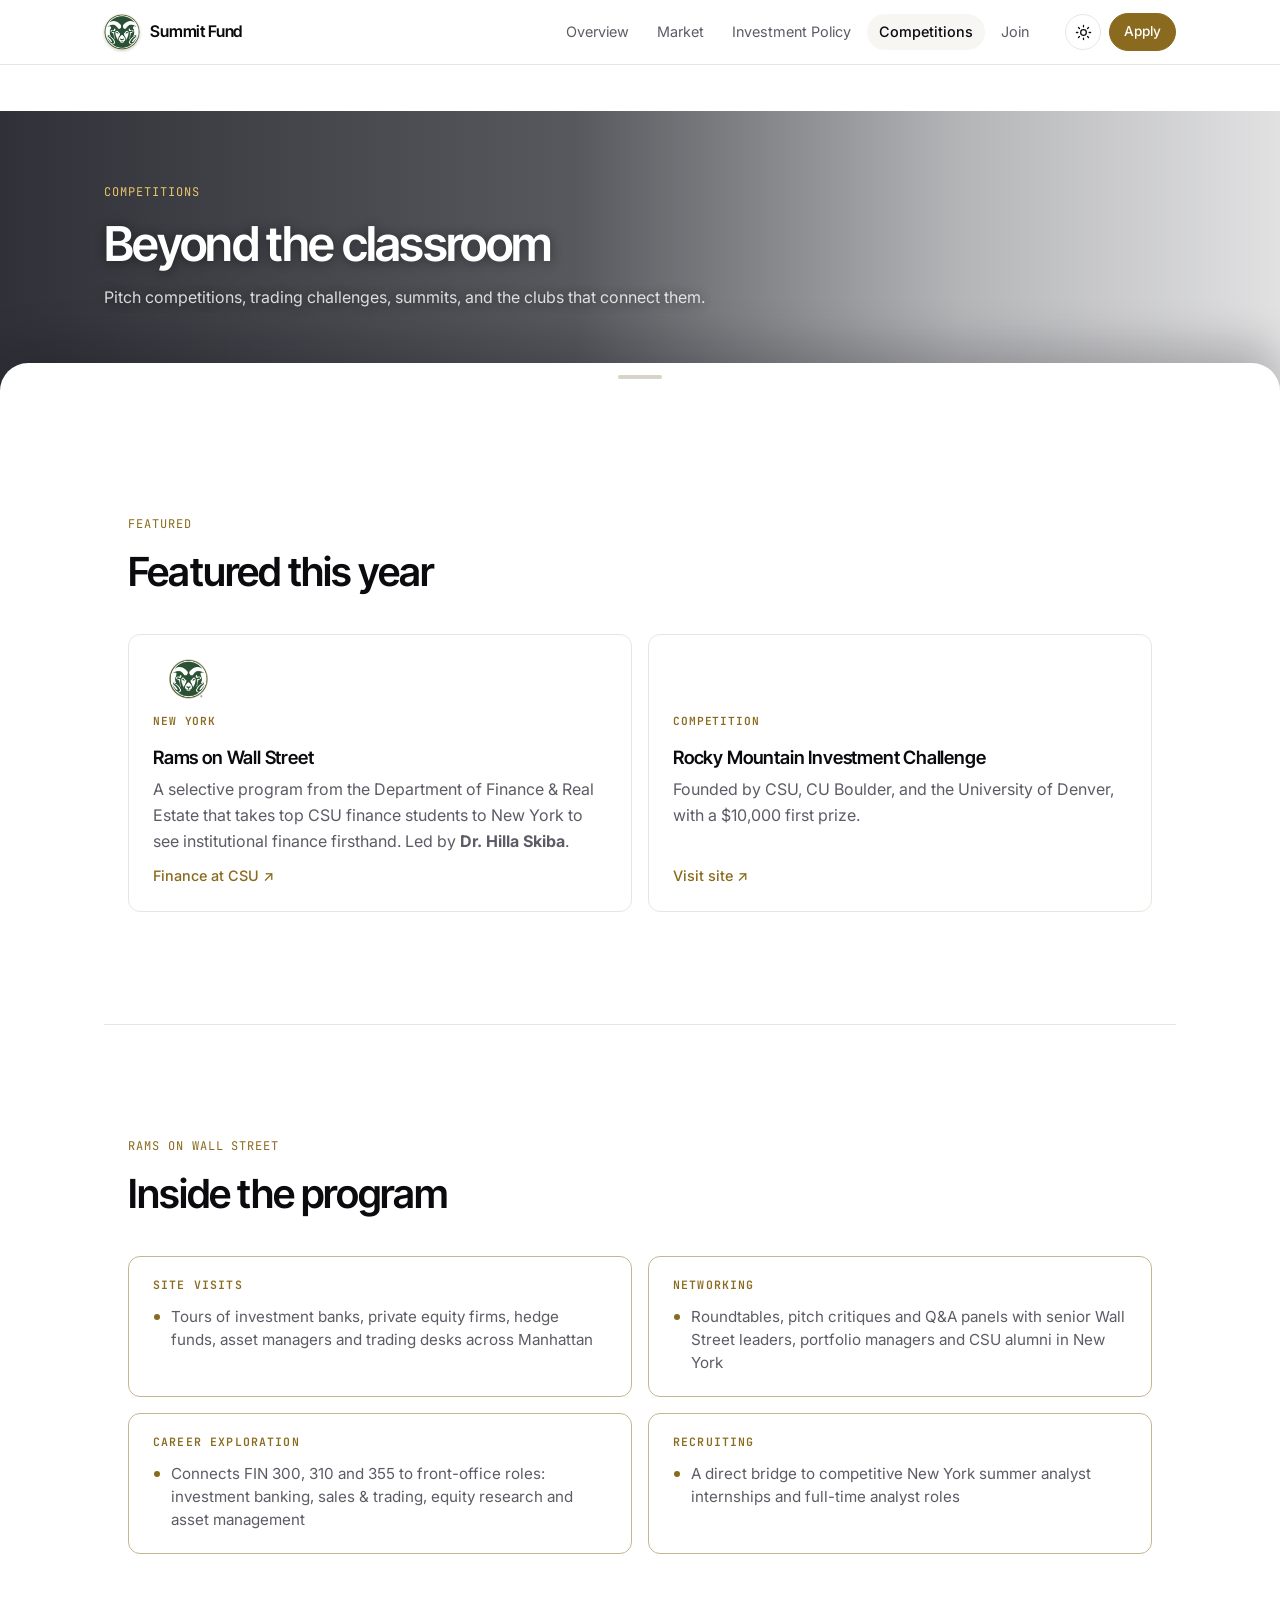
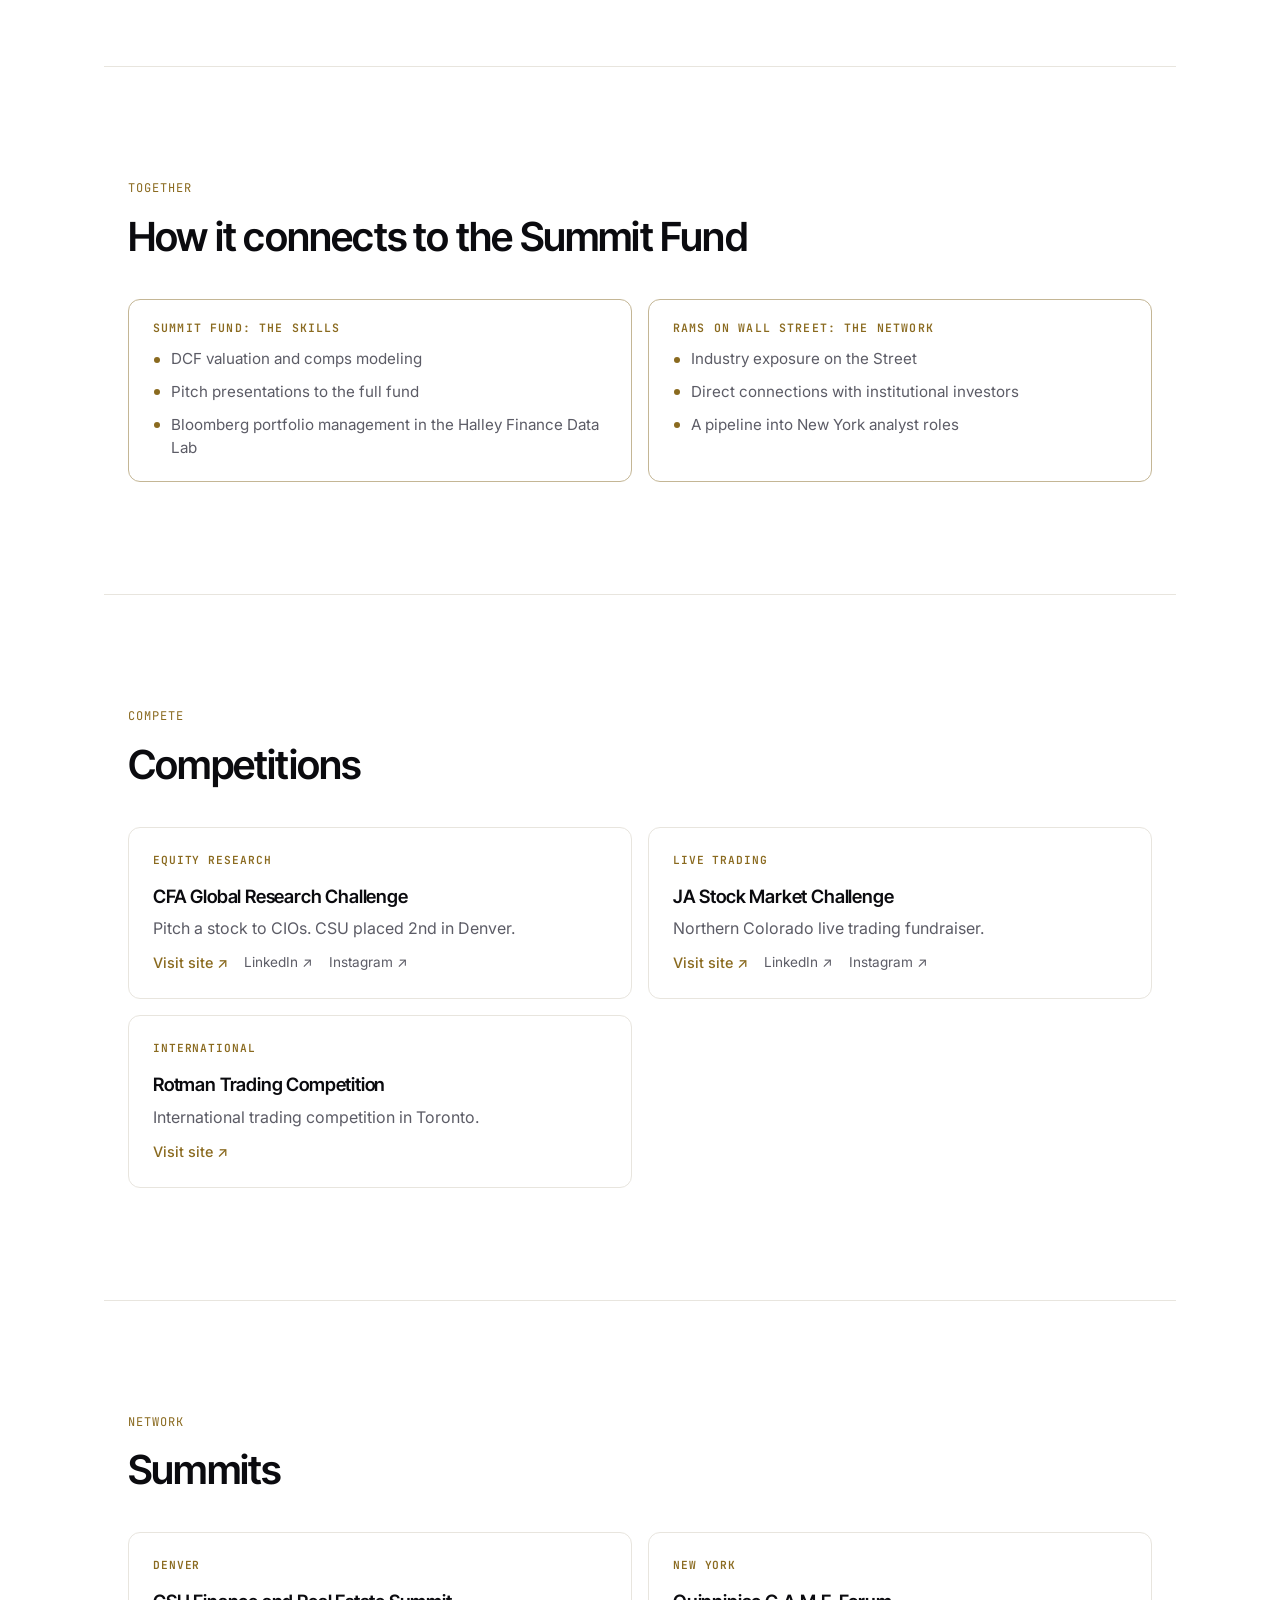
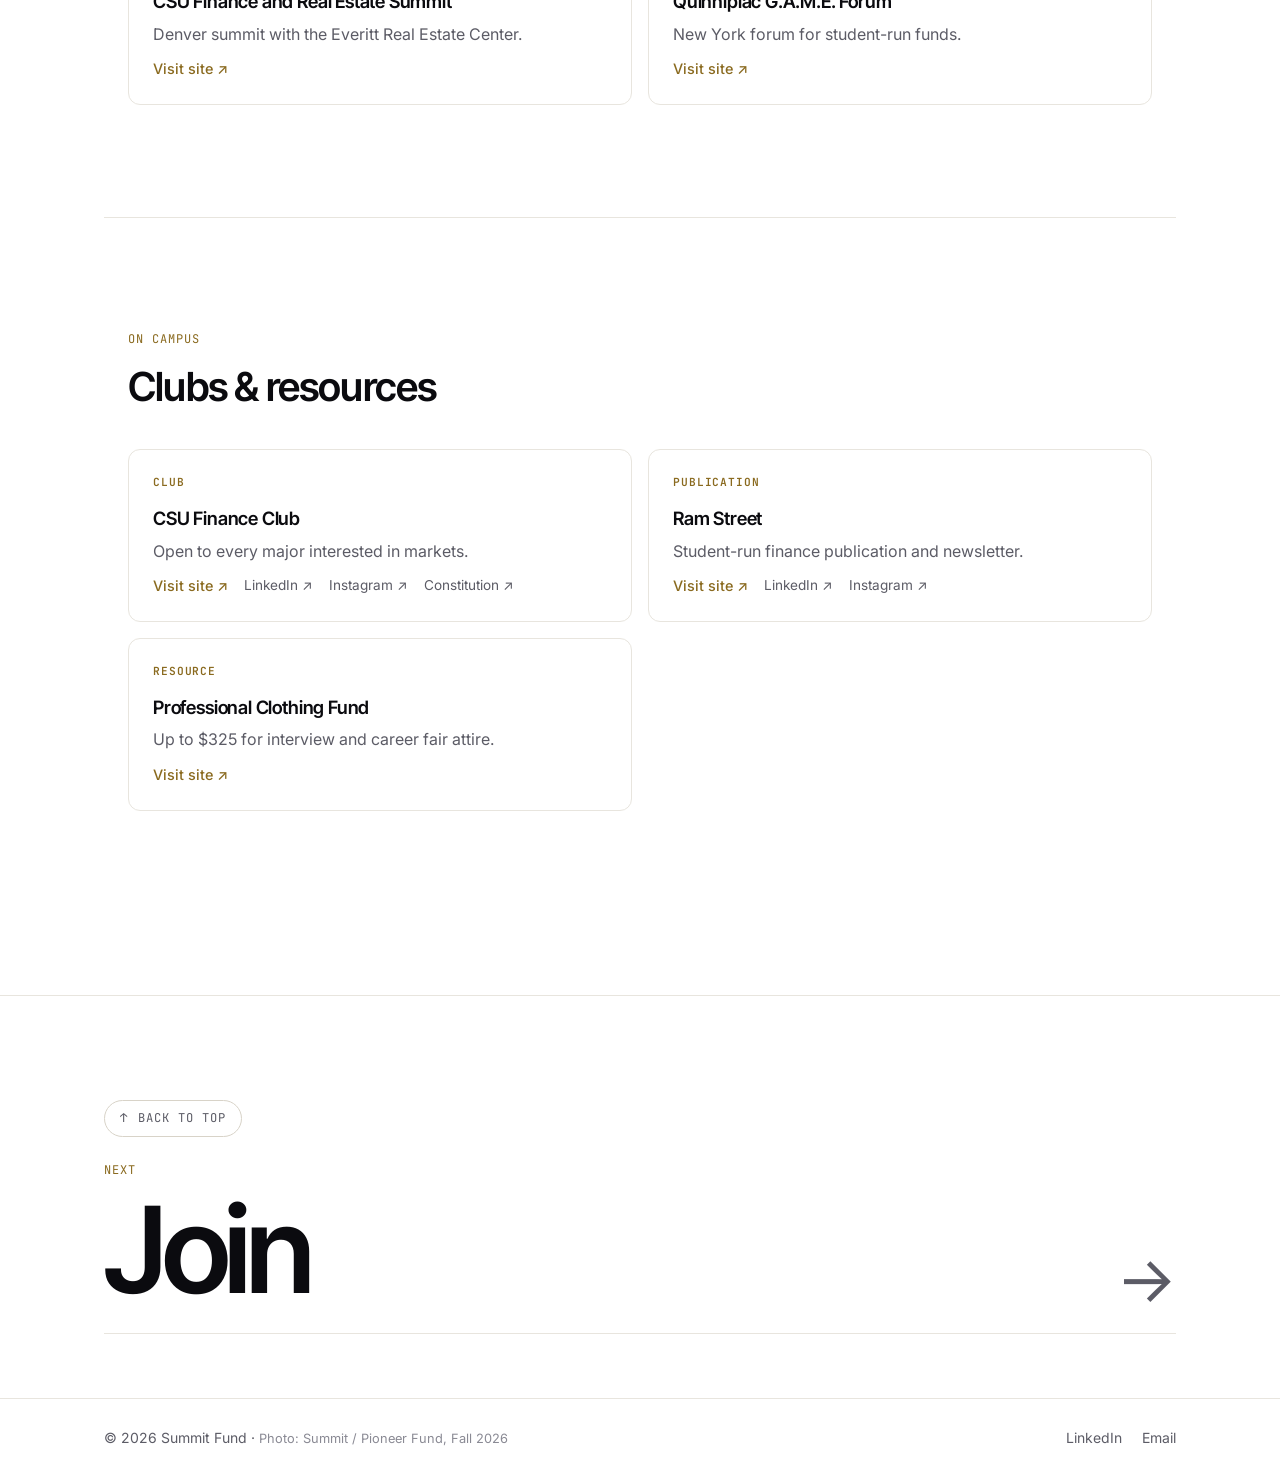
==== competitions.html @ 41d64176 "Tab icon: redraw the logo image as a round 64px icon Browsers squash a non-square image into the tab" ====
<!doctype html>
<html lang="en">
<head>
  <meta charset="utf-8">
  <meta name="viewport" content="width=device-width, initial-scale=1">
  <title>Competitions · Summit Fund</title>
  <meta name="description" content="Summit Fund: Colorado State University's student-run investment fund since 1999.">
  <link rel="preconnect" href="https://fonts.googleapis.com">
  <link rel="preconnect" href="https://fonts.gstatic.com" crossorigin>
  <link rel="stylesheet" href="assets/css/base.css?v=mock17">
  <link rel="stylesheet" href="assets/css/pages.css?v=mock17">
  <link rel="stylesheet" href="assets/css/drawer.css?v=mock17">
  <link rel="stylesheet" href="assets/css/sections.css?v=mock17">
  <script src="assets/js/config.js?v=mock17"></script>
  <script src="assets/js/site.js?v=mock17"></script>
  <!-- the words on every page live in content.js -->
  <script src="assets/js/content.js?v=mock17"></script>
</head>
<body>
  <header class="site-header" id="site-header"></header>

  <main class="container page">
    <div class="page-head reveal" id="page-head"></div>
    <div class="sheet sheet--page">
      <div id="sections"></div>
    </div>
  </main>

  <footer class="site-footer" id="site-footer"></footer>
  <script src="assets/js/sections.js?v=mock17" data-page="competitions"></script>
</body>
</html>
---- assets/css/base.css ----
/* =====================================================================
   BASE DESIGN SYSTEM — shared by every site built from this template.
   Colors live as tokens on :root; config.js overrides the accent,
   radius and fonts at runtime.
   ===================================================================== */

/* ---------- tokens: light ---------- */
:root {
  --accent-light: #2563eb;
  --accent-dark: #60a5fa;
  --accent: var(--accent-light);
  --accent-ink: #ffffff;            /* text on accent */
  --accent-soft: color-mix(in srgb, var(--accent) 10%, transparent);

  --bg: #ffffff;
  --bg-subtle: #f7f6f3;             /* neutrals lean a touch warm to sit with bronze */
  --surface: #ffffff;
  --border: #e8e5de;
  --border-strong: #d8d3c8;

  /* hover glow (the Launchpad-style highlight used site-wide): bronze → gold */
  --glow-1: #8A6A1F;
  --glow-2: #E8C36A;
  --glow-strength: .11;
  --hover-fill: color-mix(in srgb, var(--accent) 4%, var(--surface));
  --text: #0b0b0f;
  --text-muted: #5c5c66;
  --text-faint: #8a8a94;

  --up: #15803d;
  --down: #b91c1c;

  --radius: 12px;
  --radius-sm: calc(var(--radius) * 0.6);
  --shadow: 0 1px 2px rgba(10, 10, 20, .04), 0 4px 16px rgba(10, 10, 20, .04);
  --shadow-lg: 0 2px 4px rgba(10, 10, 20, .04), 0 12px 32px rgba(10, 10, 20, .08);

  --font-heading: "Inter Tight", system-ui, sans-serif;
  --font-body: "Inter", system-ui, sans-serif;
  --font-mono: "JetBrains Mono", ui-monospace, monospace;

  --header-h: 64px;
  --maxw: 1120px;
  --gutter: 24px;

  color-scheme: light;
}

/* ---------- tokens: dark ---------- */
@media (prefers-color-scheme: dark) {
  :root:not([data-theme="light"]) {
    --accent: var(--accent-dark);
    --accent-ink: #0b0b0f;
    --bg: #0b0a09;
    --bg-subtle: #14130f;
    --surface: #161511;
    --border: #2a271f;
    --border-strong: #3a352a;
    --glow-1: #B8892E;
    --glow-2: #F0D08A;
    --glow-strength: .12;
    --hover-fill: color-mix(in srgb, var(--accent) 6%, var(--surface));
    --text: #f4f4f6;
    --text-muted: #a1a1ab;
    --text-faint: #6e6e78;
    --up: #4ade80;
    --down: #f87171;
    --shadow: 0 1px 2px rgba(0, 0, 0, .3);
    --shadow-lg: 0 12px 32px rgba(0, 0, 0, .4);
    color-scheme: dark;
  }
}
:root[data-theme="dark"] {
  --accent: var(--accent-dark);
  --accent-ink: #0b0b0f;
  --bg: #0b0a09;
  --bg-subtle: #14130f;
  --surface: #161511;
  --border: #2a271f;
  --border-strong: #3a352a;
  --glow-1: #B8892E;
  --glow-2: #F0D08A;
  --glow-strength: .12;
  --hover-fill: color-mix(in srgb, var(--accent) 6%, var(--surface));
  --text: #f4f4f6;
  --text-muted: #a1a1ab;
  --text-faint: #6e6e78;
  --up: #4ade80;
  --down: #f87171;
  --shadow: 0 1px 2px rgba(0, 0, 0, .3);
  --shadow-lg: 0 12px 32px rgba(0, 0, 0, .4);
  color-scheme: dark;
}

/* ---------- reset ---------- */
*, *::before, *::after { box-sizing: border-box; }
html { -webkit-text-size-adjust: 100%; scroll-padding-top: calc(var(--header-h) + var(--tape-h, 0px) + 16px); }
body {
  margin: 0;
  background: var(--bg);
  color: var(--text);
  font-family: var(--font-body);
  font-size: 16px;
  line-height: 1.6;
  -webkit-font-smoothing: antialiased;
  min-height: 100vh;
  display: flex;
  flex-direction: column;
  overflow-x: hidden;
}
main { flex: 1; }
img, svg { display: block; max-width: 100%; }
a { color: inherit; text-decoration: none; }
button { font: inherit; color: inherit; }
:focus-visible { outline: 2px solid var(--accent); outline-offset: 2px; border-radius: 4px; }

h1, h2, h3, h4 {
  font-family: var(--font-heading);
  line-height: 1.1;
  letter-spacing: -0.02em;
  margin: 0 0 .5em;
  font-weight: 600;
}
h1 { font-size: clamp(2.4rem, 6vw, 4.25rem); letter-spacing: -0.035em; }
h2 { font-size: clamp(1.75rem, 3.5vw, 2.5rem); }
h3 { font-size: 1.15rem; letter-spacing: -0.01em; }
p { margin: 0 0 1em; }

.container { width: 100%; max-width: var(--maxw); margin: 0 auto; padding: 0 var(--gutter); }
.mono { font-family: var(--font-mono); font-feature-settings: "tnum"; }
.muted { color: var(--text-muted); }
.eyebrow {
  font-family: var(--font-mono);
  font-size: .75rem;
  letter-spacing: .08em;
  text-transform: uppercase;
  color: var(--accent);
  margin-bottom: 1rem;
}
.lead { font-size: clamp(1.05rem, 1.6vw, 1.25rem); color: var(--text-muted); max-width: 40em; }

/* ---------- shared header ---------- */
.site-header {
  position: sticky;
  top: 0;
  z-index: 50;
  background: color-mix(in srgb, var(--bg) 82%, transparent);
  backdrop-filter: saturate(180%) blur(14px);
  -webkit-backdrop-filter: saturate(180%) blur(14px);
  border-bottom: 1px solid transparent;
  transition: border-color .2s, background .2s;
}
.site-header.scrolled { border-bottom-color: var(--border); }
/* live price band under the menu (part of the sticky header, so it follows you down the page) */
:root.has-tape { --tape-h: 46px; }
.site-header .tape { height: var(--tape-h, 46px); overflow: hidden; border-top: 1px solid var(--border); }
.header-inner {
  height: var(--header-h);
  display: flex;
  align-items: center;
  gap: 24px;
}
.brand {
  display: flex;
  align-items: center;
  gap: 10px;
  font-family: var(--font-heading);
  font-weight: 600;
  font-size: 1rem;
  letter-spacing: -0.01em;
  white-space: nowrap;
  min-width: 0;
}
.brand-name { overflow: hidden; text-overflow: ellipsis; }
.brand-mark {
  flex-shrink: 0;
  display: grid;
  place-items: center;
  width: 30px;
  height: 30px;
  border-radius: 8px;
  background: linear-gradient(135deg, color-mix(in srgb, var(--accent) 80%, var(--glow-2)), var(--accent));
  color: var(--accent-ink);
  font-size: .72rem;
  font-weight: 700;
  letter-spacing: .02em;
}
/* header icon as a logo image (config.monogramImage) */
/* round badge: the image is zoomed so a round logo fills it edge to edge (trims the file's white margin) */
.brand-mark--img {
  width: 36px; height: 36px; border-radius: 50%;
  background: transparent; padding: 0; overflow: hidden;
  box-shadow: 0 1px 3px rgba(0,0,0,.18);
}
.brand-mark--img img { width: 100%; height: 100%; object-fit: contain; transform: scale(var(--mark-zoom, 1.82)); }
.nav { display: flex; gap: 4px; margin-left: auto; }
.nav a {
  padding: 6px 12px;
  border-radius: 999px;
  font-size: .9rem;
  color: var(--text-muted);
  transition: color .15s, background .15s;
}
.nav a:hover { color: var(--text); background: var(--bg-subtle); }
.nav a[aria-current="page"] { color: var(--text); background: var(--bg-subtle); font-weight: 500; }
.header-actions { display: flex; align-items: center; gap: 8px; }

.icon-btn {
  width: 36px;
  height: 36px;
  display: grid;
  place-items: center;
  border: 1px solid var(--border);
  background: var(--surface);
  border-radius: 999px;
  cursor: pointer;
  transition: border-color .15s;
}
.icon-btn:hover { border-color: var(--border-strong); }
.icon-btn svg { width: 17px; height: 17px; fill: none; stroke: currentColor; stroke-width: 1.8; stroke-linecap: round; }
.i-moon { display: none; }
:root[data-theme="dark"] .i-sun { display: none; }
:root[data-theme="dark"] .i-moon { display: block; }
@media (prefers-color-scheme: dark) {
  :root:not([data-theme="light"]) .i-sun { display: none; }
  :root:not([data-theme="light"]) .i-moon { display: block; }
}
.menu-btn { display: none; }

@media (max-width: 760px) {
  :root { --gutter: 16px; }
  .header-inner { gap: 12px; }
  .header-actions { margin-left: auto; }
  .header-actions .btn { display: none; }
  .menu-btn { display: grid; }
  .nav {
    position: absolute;
    top: var(--header-h);
    left: 0;
    right: 0;
    flex-direction: column;
    gap: 2px;
    padding: 8px var(--gutter) 16px;
    background: var(--bg);
    border-bottom: 1px solid var(--border);
    margin: 0;
    display: none;
  }
  .site-header.open .nav { display: flex; }
  .nav a { padding: 12px; border-radius: var(--radius-sm); font-size: 1rem; }
}

/* ---------- buttons ---------- */
.btn {
  display: inline-flex;
  align-items: center;
  gap: 8px;
  padding: 11px 20px;
  border-radius: 999px;
  background: var(--accent);
  color: var(--accent-ink);
  font-weight: 500;
  font-size: .95rem;
  border: 1px solid var(--accent);
  cursor: pointer;
  transition: transform .15s, opacity .15s, background .15s, box-shadow .2s;
}
.btn:hover { box-shadow: 0 6px 20px color-mix(in srgb, var(--glow-2) 35%, transparent); transform: translateY(-1px); }
.btn:active { transform: translateY(1px); }
.btn-accent { background: var(--accent); border-color: var(--accent); color: var(--accent-ink); }
.btn-ghost { background: transparent; color: var(--accent); border-color: var(--border-strong); }
.btn-ghost:hover { background: var(--hover-fill); border-color: var(--accent); }
.btn-sm { padding: 7px 14px; font-size: .85rem; }
.btn svg { width: 16px; height: 16px; fill: none; stroke: currentColor; stroke-width: 1.8; stroke-linecap: round; stroke-linejoin: round; }

/* ---------- sections & cards ---------- */
.section { padding: clamp(56px, 9vw, 112px) 0; }
.section + .section { border-top: 1px solid var(--border); }
.section-head { margin-bottom: 40px; max-width: 640px; }

.card {
  background: var(--surface);
  border: 1px solid var(--border);
  border-radius: var(--radius);
  padding: 24px;
  transition: border-color .2s, box-shadow .2s, transform .2s;
}
a.card:hover, .card.hover:hover { border-color: var(--border-strong); box-shadow: var(--shadow-lg); transform: translateY(-2px); }
.grid { display: grid; gap: 16px; }
.grid-3 { grid-template-columns: repeat(auto-fill, minmax(260px, 1fr)); }
.grid-2 { grid-template-columns: repeat(2, minmax(0, 1fr)); }   /* always an even 2-up */
@media (max-width: 700px) { .grid-2 { grid-template-columns: 1fr; } }
@media (max-width: 400px) { .grid-3 { grid-template-columns: 1fr; } }

/* small card labels ("Student-Managed Fund", "New York"…): plain bronze small caps,
   the same style as the box headings, no outline */
.tag {
  display: inline-block;
  font-family: var(--font-mono);
  font-size: .7rem;
  font-weight: 600;
  letter-spacing: .08em;
  text-transform: uppercase;
  color: var(--accent);
}
/* status badges (the Markets "M", Launchpad "App") keep a small outline so they read as badges */
.em-table .tag, .fineprint .tag, .launch-tag {
  padding: 1px 6px;
  border: 1px solid var(--border);
  border-radius: 999px;
  font-weight: 500;
  letter-spacing: 0;
  text-transform: none;
  color: var(--text-muted);
}

/* ---------- footer ---------- */
.site-footer { border-top: 1px solid var(--border); padding: 28px 0; font-size: .875rem; color: var(--text-muted); }
.footer-inner { display: flex; justify-content: space-between; align-items: center; gap: 16px; flex-wrap: wrap; }
.footer-inner p { margin: 0; }
.footer-links { display: flex; gap: 20px; }
.footer-links a:hover { color: var(--text); }
.photo-credit { color: var(--text-faint); font-size: .8rem; }
.photo-credit:hover { color: var(--text); }

/* ---------- end of page: back to top + next tab (built in site.js) ---------- */
.next-up { border-top: 1px solid var(--border); padding: clamp(56px, 9vw, 104px) 0 clamp(36px, 5vw, 64px); }
.next-inner { display: grid; gap: 24px; }
.to-top {
  justify-self: start; display: inline-flex; align-items: center; gap: 10px;
  padding: 8px 15px; border: 1px solid var(--border-strong); border-radius: 999px;
  background: var(--surface); color: var(--text-muted); cursor: pointer;
  font-family: var(--font-mono); font-size: .76rem; letter-spacing: .08em; text-transform: uppercase;
  transition: border-color .2s, color .2s;
}
.to-top:hover { border-color: var(--accent); color: var(--accent); }
.to-top-arrow { display: inline-block; transition: transform .3s ease; }
.to-top:hover .to-top-arrow { transform: translateY(-3px); }
.next-link {
  display: grid; grid-template-columns: 1fr auto; align-items: end; gap: 6px 24px;
  padding-bottom: 20px; border-bottom: 1px solid var(--border);
}
.next-link .eyebrow { grid-column: 1 / -1; margin: 0; }
.next-name {
  font-family: var(--font-heading); font-weight: 600; letter-spacing: -0.045em;
  font-size: clamp(2.75rem, 10vw, 7.5rem); line-height: 1.05; transition: color .25s;
}
.next-arrow { font-size: clamp(1.75rem, 5vw, 4rem); line-height: 1.05; color: var(--text-muted); transition: transform .35s ease, color .25s; }
.next-link:hover .next-name, .next-link:hover .next-arrow { color: var(--accent); }
.next-link:hover .next-arrow { transform: translateX(10px); }

/* ---------- letter roll on hover (wired in site.js) ----------
   Each letter stays in normal flow with a copy parked one line below it. clip-path
   (not overflow:hidden, which would move the text baseline) shows one line; hovering
   slides letter + copy up one line, letter by letter (--i staggers them). */
.sr-only { position: absolute; width: 1px; height: 1px; padding: 0; margin: -1px; overflow: hidden; clip: rect(0 0 0 0); white-space: nowrap; border: 0; }
.roll { white-space: nowrap; }
.roll-ch { display: inline-block; clip-path: inset(0 -0.15em); }
.roll-in { display: inline-block; position: relative; transition: transform .5s cubic-bezier(.65, 0, .35, 1); transition-delay: calc(var(--i) * 24ms); }
.roll-copy { position: absolute; left: 0; top: 100%; }
.is-rolled .roll-in { transform: translateY(-100%); }

/* ---------- motion ---------- */
.reveal { opacity: 0; transform: translateY(12px); transition: opacity .6s ease, transform .6s ease; transition-delay: var(--d, 0s); }
.reveal.in { opacity: 1; transform: none; }
.reveal.done {
  transition: transform .2s ease, box-shadow .2s ease, border-color .2s ease, background-color .2s ease, opacity .2s ease;
  transition-delay: 0s;
}
@media (prefers-reduced-motion: reduce) {
  .reveal, .reveal.done { opacity: 1; transform: none; transition: none; }
  .roll-in { transition: none; }
  .is-rolled .roll-in { transform: none; }
  * { scroll-behavior: auto !important; }
}
---- assets/css/pages.css ----
/* =====================================================================
   PAGE STYLES — the sections used by Home, Markets and Launchpad.
   Delete what a new site doesn't need.
   ===================================================================== */

.small { font-size: .8rem; }
.strong { font-weight: 600; }
.up { color: var(--up); }
.down { color: var(--down); }
kbd, code {
  font-family: var(--font-mono);
  font-size: .8em;
  padding: 1px 6px;
  border: 1px solid var(--border);
  border-bottom-width: 2px;
  border-radius: 5px;
  background: var(--bg-subtle);
}
code { border-bottom-width: 1px; }

/* ---------- home ---------- */
.hero { padding-top: clamp(64px, 12vw, 140px); padding-bottom: 48px; }
.hero h1 { max-width: 14ch; }
.cta-row { display: flex; gap: 10px; flex-wrap: wrap; margin-top: 32px; }

/* Hover "pop": lift, bold accent outline, gray fill, accent text.
   Shared by the quick-facts tiles and the Work cards. */
.facts {
  display: grid;
  grid-template-columns: repeat(4, 1fr);
  gap: 12px;
  margin-bottom: clamp(40px, 7vw, 80px);
}
.facts > div {
  padding: 20px 22px;
  display: flex;
  flex-direction: column;
  gap: 4px;
  background: var(--surface);
  border: 1px solid var(--border);
  border-radius: var(--radius);
  transition: transform .2s ease, box-shadow .2s ease, border-color .2s ease, background-color .2s ease;
}
.fact-k { font-family: var(--font-mono); font-size: .7rem; text-transform: uppercase; letter-spacing: .08em; color: var(--text-faint); transition: color .2s ease; }
.fact-v { font-weight: 500; transition: color .2s ease; }
.facts > div:hover,
.card.project:hover,
.about-card:hover {
  transform: translateY(-4px) scale(1.02);
  border-color: var(--accent);
  box-shadow: 0 0 0 1px var(--accent), var(--shadow-lg);   /* 2px outline without layout shift */
  background: var(--hover-fill);
}

/* ---------- glow highlight (same effect as the Launchpad tiles) ----------
   A soft bronze→gold light blob fades in from the bottom-right corner on hover. */
.facts > div,
.card.project,
.about-card,
.contact-row,
.pin-card {
  position: relative;
  overflow: hidden;
  isolation: isolate;
}
.facts > div::after,
.card.project::after,
.about-card::after,
.contact-row::after,
.pin-card::after {
  content: "";
  position: absolute;
  right: -25%;
  bottom: -60%;
  width: 65%;
  aspect-ratio: 1;
  border-radius: 50%;
  background: radial-gradient(circle at 40% 40%, var(--glow-2), var(--glow-1) 55%, transparent 72%);
  filter: blur(38px);
  opacity: 0;
  transition: opacity .35s ease;
  pointer-events: none;
  z-index: -1;
}
.facts > div:hover::after,
.card.project:hover::after,
.about-card:hover::after,
.contact-row:hover::after,
.pin-card:hover::after { opacity: var(--glow-strength); }
.card.project.span-full::after,
.about-wide::after,
.about-full::after { width: 34%; right: -8%; }
/* wide cards: gentler scale so they don't overhang */
.about-wide:hover, .about-full:hover { transform: translateY(-4px) scale(1.01); }
.about-card:hover .about-list li { color: var(--text); }

/* faint navy wash behind the hero and inner-page headings */
.hero, .page-head { position: relative; isolation: isolate; }
.hero::before, .page-head::before {
  content: "";
  position: absolute;
  z-index: -1;
  top: -120px;
  right: -10%;
  width: min(640px, 80vw);
  aspect-ratio: 1;
  border-radius: 50%;
  background: radial-gradient(circle, color-mix(in srgb, var(--glow-2) 22%, transparent), color-mix(in srgb, var(--glow-1) 8%, transparent) 45%, transparent 70%);
  filter: blur(20px);
  pointer-events: none;
}
.page-head::before { width: min(420px, 70vw); top: -160px; opacity: .8; }

/* ---------- heading photo band (on when config.heroImage is set) ----------
   Full-width photo behind each page's heading, with a dark fade on the left for
   legible white text. On Home it ends at the quick-facts tiles, which overlap its
   bottom edge by --hero-overlap. */
:root { --hero-overlap: 44px; --hero-scrim: linear-gradient(90deg, rgba(8,10,18,.84) 0%, rgba(8,10,18,.68) 45%, rgba(8,10,18,.30) 75%, rgba(8,10,18,.12) 100%); }
:root.has-hero-img :is(.hero, .page-head) :is(h1, .lead, .muted) { text-shadow: 0 1px 12px rgba(0,0,0,.45); }
:root.has-hero-img .hero::before,
:root.has-hero-img .page-head::before {
  top: 0; bottom: 0; left: 50%; right: auto;
  width: 100vw; aspect-ratio: auto;
  transform: translateX(-50%);
  border-radius: 0; filter: none; opacity: 1;
  background: var(--hero-scrim), var(--hero-img) center var(--hero-y, 88%) / cover no-repeat;
}
/* the skyline sits in the lower part of the photo under a dark sky; thinner bands crop to it */
:root.has-hero-img .page-head::before { --hero-y: 84%; }
:root.has-hero-img .hero { padding-top: clamp(64px, 10vw, 120px); padding-bottom: calc(var(--hero-overlap) + 56px); }
:root.has-hero-img .hero::before { bottom: 0; }
:root.has-hero-img .hero + .container .facts { margin-top: calc(-1 * var(--hero-overlap)); position: relative; z-index: 1; }
:root.has-hero-img .facts > div { box-shadow: var(--shadow-lg); }

/* inner pages: band reaches up to the header and a little past the heading */
:root.has-hero-img .page-head { padding-bottom: 36px; margin-bottom: 28px; }
:root.has-hero-img .page-head::before { top: calc(-1 * clamp(40px, 7vw, 72px)); }

/* text and controls on the photo */
:root.has-hero-img :is(.hero, .page-head) { color: #fff; }
:root.has-hero-img :is(.hero, .page-head) .eyebrow { color: #E8C36A; }
:root.has-hero-img :is(.hero, .page-head) :is(.lead, .muted) { color: rgba(255,255,255,.82); }
:root.has-hero-img :is(.hero, .page-head) strong { color: #fff; }
:root.has-hero-img .hero .btn-ghost { color: #fff; border-color: rgba(255,255,255,.45); background: rgba(255,255,255,.06); }
:root.has-hero-img .hero .btn-ghost:hover { background: rgba(255,255,255,.14); border-color: #fff; }
:root.has-hero-img .page-head :is(.seg, .live-pill) {
  background: rgba(255,255,255,.10);
  border-color: rgba(255,255,255,.28);
  color: rgba(255,255,255,.85);
  backdrop-filter: blur(8px);
  -webkit-backdrop-filter: blur(8px);
}
:root.has-hero-img .page-head .seg button { color: rgba(255,255,255,.85); }
:root.has-hero-img .page-head .seg button[aria-selected="true"] { background: #fff; color: #5a4512; }
:root.has-hero-img .page-head :is(kbd, code) { background: rgba(255,255,255,.12); border-color: rgba(255,255,255,.3); color: #fff; }
.facts > div:hover .fact-k { color: var(--accent); }
.facts > div:hover .fact-v { color: var(--accent); font-weight: 600; }
@media (max-width: 760px) {
  .facts { grid-template-columns: 1fr 1fr; gap: 10px; }
}

/* About: grouped cards (heading + bullets), bronze outline, no pop */
.about-grid { display: grid; grid-template-columns: repeat(3, minmax(0, 1fr)); grid-auto-flow: dense; gap: 16px; }
.about-wide { grid-column: span 2; }
.about-full { grid-column: 1 / -1; }
@media (max-width: 900px) { .about-grid { grid-template-columns: repeat(2, minmax(0, 1fr)); } .about-wide { grid-column: 1 / -1; } }
@media (max-width: 600px) { .about-grid { grid-template-columns: 1fr; } }
.about-card {
  padding: 22px 24px;
  background: var(--surface);
  border: 1px solid color-mix(in srgb, var(--accent) 38%, var(--border));
  border-radius: var(--radius);
  transition: border-color .2s ease;
}
.about-card:hover { border-color: var(--accent); }
.about-k {
  margin: 0 0 14px;
  font-family: var(--font-mono); font-size: .72rem; font-weight: 600;
  letter-spacing: .1em; text-transform: uppercase; color: var(--accent);
}
.about-list { list-style: none; margin: 0; padding: 0; display: grid; gap: 10px; }
.about-list li { position: relative; padding-left: 18px; font-size: .95rem; line-height: 1.5; color: var(--text-muted); }
.about-list li::before { content: ""; position: absolute; left: 1px; top: calc(.75em - 3px); width: 6px; height: 6px; border-radius: 50%; background: var(--accent); }   /* round bullets */
.about-list strong { color: var(--text); font-weight: 600; }
.chips { list-style: none; margin: 0; padding: 0; display: flex; flex-wrap: wrap; gap: 8px; }
.chips li { padding: 6px 12px; border: 1px solid var(--border-strong); border-radius: 999px; background: var(--bg-subtle); font-size: .85rem; }

.project { display: flex; flex-direction: column; gap: 10px; }
.project h3 { margin: 6px 0 0; transition: color .2s ease; }
.project p { margin: 0; flex: 1; transition: color .2s ease; }
.project .tag { align-self: flex-start; transition: color .2s ease, border-color .2s ease; }
.card.project:hover h3 { color: var(--accent); }
.card.project:hover p { color: var(--text); }
.card.project:hover .tag { color: var(--accent); border-color: var(--accent); }
.card.project.span-full:hover { transform: translateY(-4px) scale(1.01); }   /* wide card: gentler scale */
.grid > .span-full { grid-column: 1 / -1; }   /* featured card gets its own row */
.card-link { font-size: .9rem; font-weight: 500; color: var(--accent); }

.contact-card {
  display: grid;
  grid-template-columns: 1fr 1fr;
  gap: 40px;
  align-items: center;
  padding: clamp(28px, 5vw, 56px);
  border: 1px solid var(--border);
  border-radius: calc(var(--radius) * 1.5);
  background: var(--bg-subtle);
}
.contact-links { display: flex; flex-direction: column; gap: 10px; }
.contact-row {
  display: grid;
  grid-template-columns: 90px 1fr auto;
  align-items: center;
  gap: 12px;
  padding: 16px 20px;
  background: var(--surface);
  border: 1px solid var(--border);
  border-radius: var(--radius);
  transition: border-color .15s, transform .15s;
}
.contact-row:hover { border-color: var(--accent); box-shadow: 0 0 0 1px var(--accent), var(--shadow-lg); background: var(--hover-fill); transform: translateY(-2px); }
.contact-row:hover .contact-k { color: var(--accent); }
.contact-k { font-family: var(--font-mono); font-size: .72rem; text-transform: uppercase; letter-spacing: .08em; color: var(--text-faint); }
.contact-v { font-weight: 500; overflow: hidden; text-overflow: ellipsis; white-space: nowrap; }
@media (max-width: 760px) { .contact-card { grid-template-columns: 1fr; gap: 24px; } .contact-row { grid-template-columns: 70px 1fr auto; } }

/* ---------- inner pages ---------- */
.page { padding-top: clamp(40px, 7vw, 72px); padding-bottom: 72px; }
.page-head { margin-bottom: 32px; }
.h-page { font-size: clamp(2rem, 5vw, 3rem); margin-bottom: .3em; }

/* ---------- launchpad ---------- */
.launch-grid {
  display: grid;
  grid-template-columns: repeat(auto-fill, minmax(220px, 1fr));
  gap: 14px;
}
.launch-tile {
  position: relative;
  display: flex;
  flex-direction: column;
  gap: 2px;
  padding: 22px;
  min-height: 170px;
  background: var(--surface);
  border: 1px solid var(--border);
  border-radius: calc(var(--radius) * 1.25);
  transition: border-color .2s, box-shadow .2s, transform .2s;
  overflow: hidden;
}
.launch-tile::after {
  content: "";
  position: absolute;
  inset: auto -30% -60% auto;
  width: 70%;
  aspect-ratio: 1;
  border-radius: 50%;
  background: var(--tile);
  opacity: 0;
  filter: blur(40px);
  transition: opacity .3s;
  pointer-events: none;
}
.launch-tile:hover, .launch-tile.pressed {
  border-color: color-mix(in srgb, var(--tile) 55%, var(--border));
  box-shadow: var(--shadow-lg);
  transform: translateY(-3px);
}
.launch-tile:hover::after, .launch-tile.pressed::after { opacity: .18; }
.launch-icon {
  width: 44px;
  height: 44px;
  display: grid;
  place-items: center;
  border-radius: 12px;
  background: var(--tile);
  color: #fff;
  font-family: var(--font-heading);
  font-weight: 700;
  font-size: .95rem;
  margin-bottom: auto;
}
.launch-name { font-family: var(--font-heading); font-weight: 600; font-size: 1.1rem; margin-top: 24px; }
.launch-desc { font-size: .875rem; color: var(--text-muted); }
.launch-key {
  position: absolute;
  top: 18px;
  right: 18px;
  font-size: .72rem;
  color: var(--text-faint);
  border: 1px solid var(--border);
  border-radius: 6px;
  padding: 1px 7px;
}
.launch-arrow, .launch-tag { position: absolute; bottom: 20px; right: 20px; color: var(--text-faint); }
.launch-tile:hover .launch-arrow { color: var(--text); }

.toast {
  position: fixed;
  left: 50%;
  bottom: 24px;
  transform: translate(-50%, 20px);
  max-width: calc(100% - 32px);
  padding: 12px 18px;
  border-radius: 999px;
  background: var(--text);
  color: var(--bg);
  font-size: .9rem;
  box-shadow: var(--shadow-lg);
  opacity: 0;
  pointer-events: none;
  transition: opacity .2s, transform .2s;
  z-index: 60;
}
.toast.show { opacity: 1; transform: translate(-50%, 0); pointer-events: auto; }
.toast a { text-decoration: underline; text-underline-offset: 3px; font-weight: 500; }

/* ---------- markets ---------- */
.markets-head { display: flex; justify-content: space-between; align-items: flex-end; gap: 20px; flex-wrap: wrap; }
.markets-head p { margin: 0; }
.head-controls { display: flex; align-items: center; gap: 12px; flex-wrap: wrap; }


.live-pill {
  display: inline-flex;
  align-items: center;
  gap: 8px;
  padding: 6px 12px;
  border: 1px solid var(--border);
  border-radius: 999px;
  font-size: .8rem;
  color: var(--text-muted);
  white-space: nowrap;
}
.live-dot { width: 8px; height: 8px; border-radius: 50%; background: var(--text-faint); }
.live-pill[data-state="live"] { color: var(--text); border-color: color-mix(in srgb, var(--up) 45%, var(--border)); }
.live-pill[data-state="live"] .live-dot { background: var(--up); animation: pulse 1.6s ease-in-out infinite; }
.live-pill[data-state="connecting"] .live-dot,
.live-pill[data-state="error"] .live-dot { background: #d97706; }
@keyframes pulse {
  0%, 100% { box-shadow: 0 0 0 0 color-mix(in srgb, var(--up) 55%, transparent); }
  50% { box-shadow: 0 0 0 5px transparent; }
}

.tick-up { animation: tickUp 1s ease-out; }
.tick-down { animation: tickDown 1s ease-out; }
@keyframes tickUp { from { background: color-mix(in srgb, var(--up) 25%, transparent); } to { background: transparent; } }
@keyframes tickDown { from { background: color-mix(in srgb, var(--down) 25%, transparent); } to { background: transparent; } }
.em-table td[data-k="price"], .pin-price [data-k="price"] { border-radius: 4px; }
.used-out { font-weight: 700; text-decoration: underline; text-underline-offset: 3px; }
@media (prefers-reduced-motion: reduce) {
  .tick-up, .tick-down, .live-pill[data-state="live"] .live-dot { animation: none; }
}

.seg {
  display: inline-flex;
  padding: 3px;
  border: 1px solid var(--border);
  border-radius: 999px;
  background: var(--bg-subtle);
}
.seg button {
  border: 0;
  background: transparent;
  padding: 7px 18px;
  border-radius: 999px;
  font-size: .9rem;
  color: var(--text-muted);
  cursor: pointer;
}
.seg button[aria-selected="true"] { background: var(--surface); color: var(--text); box-shadow: var(--shadow); font-weight: 500; }

.notice {
  padding: 12px 16px;
  margin-bottom: 20px;
  border-radius: var(--radius-sm);
  border: 1px solid color-mix(in srgb, #d97706 40%, var(--border));
  background: color-mix(in srgb, #d97706 8%, var(--bg));
  font-size: .9rem;
}

.pinned { margin-bottom: 16px; }
.grid.pinned { grid-template-columns: repeat(4, minmax(0, 1fr)); }
@media (max-width: 1000px) { .grid.pinned { grid-template-columns: repeat(2, minmax(0, 1fr)); } }
@media (max-width: 560px)  { .grid.pinned { grid-template-columns: 1fr; } }
.pinned .pin-card { padding: 20px; }
.pin-card:hover { border-color: var(--accent); box-shadow: 0 0 0 1px var(--accent), var(--shadow-lg); background: var(--hover-fill); }
.pin-card:hover .pin-sym { color: var(--accent); }
.pinned .pin-big { font-size: clamp(1.35rem, 2.2vw, 1.75rem); }
.pin-card {
  text-align: left;
  width: 100%;
  cursor: pointer;
  display: flex;
  flex-direction: column;
  gap: 18px;
}
.pin-top { display: flex; justify-content: space-between; align-items: flex-start; gap: 12px; }
.pin-top > div:first-child { display: flex; flex-direction: column; }
.pin-sym { font-family: var(--font-heading); font-weight: 700; font-size: 1.3rem; letter-spacing: -0.01em; }
.pin-price { font-size: .95rem; text-align: right; }
.pin-move { display: flex; flex-direction: column; gap: 2px; }
.pin-big { font-size: clamp(1.6rem, 4vw, 2.1rem); font-weight: 600; letter-spacing: -0.02em; }
.pin-big .muted { font-size: .55em; font-weight: 500; }

.range-track {
  position: relative;
  height: 6px;
  border-radius: 999px;
  background: linear-gradient(90deg, color-mix(in srgb, var(--down) 35%, transparent), var(--accent-soft) 50%, color-mix(in srgb, var(--up) 35%, transparent));
}
.range-dot {
  position: absolute;
  left: 50%;
  top: 50%;
  width: 12px;
  height: 12px;
  border-radius: 50%;
  background: var(--text);
  border: 2px solid var(--surface);
  transform: translate(-50%, -50%);
}
/* low · high on the first line, "used · exp" centered underneath (fits the narrow 4-up cards) */
.range-labels { display: flex; justify-content: space-between; flex-wrap: wrap; row-gap: 4px; font-size: .78rem; margin-top: 8px; }
.range-labels > span:nth-child(2) { order: 3; flex-basis: 100%; text-align: center; }
.pin-move { margin-top: auto; }   /* line up the move + range sections across cards */

.chart-wrap { padding: 0; overflow: hidden; margin-bottom: 16px; scroll-margin-top: calc(var(--header-h) + var(--tape-h, 0px) + 16px); }
.chart-bar { display: flex; justify-content: space-between; align-items: center; gap: 8px 16px; flex-wrap: wrap; padding: 14px 20px; border-bottom: 1px solid var(--border); }
.chart-em { font-size: .85rem; margin-right: auto; }
.chart-tools { display: flex; align-items: center; justify-content: space-between; gap: 8px 16px; flex-wrap: wrap; padding: 10px 20px; border-bottom: 1px solid var(--border); }
.seg-sm { max-width: 100%; overflow-x: auto; scrollbar-width: none; }
.seg-sm button { padding: 5px 11px; font-size: .8rem; font-family: var(--font-mono); white-space: nowrap; }
.seg button[aria-pressed="true"] { background: var(--surface); color: var(--accent); box-shadow: var(--shadow); font-weight: 600; }
.seg button[aria-selected="true"] { color: var(--accent); }
.chart-legend { display: flex; gap: 12px; font-family: var(--font-mono); }
.chart-tv:hover { color: var(--text); }
.tv-chart { height: clamp(340px, 55vh, 560px); }

.table-card { padding: 0; overflow: hidden; }
.table-scroll { overflow-x: auto; -webkit-overflow-scrolling: touch; }
.em-table { width: 100%; border-collapse: collapse; font-size: .9rem; min-width: 820px; }
.em-table th, .em-table td { padding: 12px 16px; text-align: right; white-space: nowrap; }
.em-table .l { text-align: left; }
.em-table th {
  font-family: var(--font-mono);
  font-size: .7rem;
  font-weight: 500;
  text-transform: uppercase;
  letter-spacing: .06em;
  color: var(--text-faint);
  border-bottom: 1px solid var(--border);
  cursor: pointer;
  user-select: none;
  position: sticky;
  top: 0;
  background: var(--surface);
}
.em-table th:hover { color: var(--text); }
.em-table th[aria-sort="ascending"]::after { content: " ↑"; }
.em-table th[aria-sort="descending"]::after { content: " ↓"; }
.em-table tbody tr { border-bottom: 1px solid var(--border); cursor: pointer; transition: background .12s; }
.em-table tbody tr:last-child { border-bottom: 0; }
.em-table tbody tr:hover { background: var(--hover-fill); }
.em-table tbody tr:hover td:first-child { box-shadow: inset 3px 0 0 var(--accent); }   /* on the cell: row shadows don't render everywhere */
.em-table tbody tr:hover .sym { color: var(--accent); }
.em-table tbody tr.selected { background: var(--accent-soft); }
.em-table .sym { font-weight: 600; display: block; }
.em-table .nm { font-size: .78rem; color: var(--text-muted); }
.em-table .tag { font-size: .62rem; padding: 1px 5px; margin-left: 4px; }
.bar-col { min-width: 150px; }
.pbar { display: inline-block; width: 64px; height: 6px; border-radius: 999px; background: var(--bg-subtle); margin-right: 10px; vertical-align: middle; overflow: hidden; }
.pbar span { display: block; height: 100%; background: var(--accent); border-radius: 999px; }

/* ---------- S&P 500 heat map ---------- */
.heat-wrap { padding: 0; overflow: hidden; margin-top: 16px; }
.heat-stage { position: relative; height: clamp(440px, 58vw, 720px); background: #0c0b10; }
@media (max-width: 700px) { .heat-stage { height: 920px; } }   /* tall on phones so cells stay readable */
.heat-stage canvas { display: block; touch-action: manipulation; }
.heat-legend { display: flex; align-items: center; gap: 8px; color: var(--text-muted); }
.heat-scale { width: 120px; height: 8px; border-radius: 999px; background: linear-gradient(90deg, rgb(214,58,58), rgb(64,68,82), rgb(34,166,90)); }
.heat-note { margin: 0; padding: 10px 20px; border-top: 1px solid var(--border); }
.heat-zoom { display: flex; align-items: center; gap: 4px; margin-left: auto; }
.heat-zoom button {
  min-width: 30px; height: 28px; padding: 0 10px;
  border: 1px solid var(--border-strong); border-radius: 999px;
  background: var(--surface); color: var(--text);
  font: inherit; font-size: .82rem; line-height: 1; cursor: pointer;
  transition: border-color .15s, color .15s;
}
.heat-zoom button:hover:not(:disabled) { border-color: var(--accent); color: var(--accent); }
.heat-zoom button:disabled { opacity: .4; cursor: default; }
.heat-zoom-level { font-size: .78rem; color: var(--text-muted); min-width: 34px; text-align: center; }
.heat-tip {
  position: absolute; top: 0; left: 0; z-index: 2; pointer-events: none;
  min-width: 190px; max-width: 240px; padding: 10px 12px;
  background: rgba(18, 17, 23, .94); color: #f2f3f5;
  border: 1px solid rgba(255,255,255,.14); border-radius: 10px;
  box-shadow: 0 12px 30px rgba(0,0,0,.45);
  font-size: .8rem; line-height: 1.45;
  backdrop-filter: blur(6px); -webkit-backdrop-filter: blur(6px);
}
.heat-tip-top { display: flex; justify-content: space-between; align-items: baseline; gap: 10px; font-size: .95rem; }
.heat-tip-top .up { color: #5fd18f; } .heat-tip-top .down { color: #f07a7a; }
.heat-tip-name { color: rgba(255,255,255,.7); margin: 2px 0 6px; }
.heat-tip-row { display: flex; justify-content: space-between; gap: 12px; font-family: var(--font-mono); font-size: .75rem; color: rgba(255,255,255,.8); }
.heat-tip-row span:first-child { color: rgba(255,255,255,.5); }

/* ---------- top stories + economic calendar ---------- */
.feeds { display: grid; grid-template-columns: 1fr 1fr; gap: 16px; margin-top: 16px; }
.feed { padding: 0; overflow: hidden; display: flex; flex-direction: column; }
.feed-body { height: 600px; }
@media (max-width: 860px) { .feeds { grid-template-columns: 1fr; } .feed-body { height: 520px; } }

.fineprint { font-size: .8rem; margin-top: 20px; max-width: 760px; }

/* ---------- ticker search on the chart (mockup) ---------- */
.tsearch { position: relative; flex: 1 1 220px; max-width: 300px; }
.tsearch-icon { position: absolute; left: 11px; top: 50%; width: 15px; height: 15px; transform: translateY(-50%); fill: none; stroke: var(--text-muted); stroke-width: 2; stroke-linecap: round; pointer-events: none; }
#tsearch-input { width: 100%; padding: 7px 12px 7px 32px; border: 1px solid var(--border-strong); border-radius: 999px; background: var(--surface); color: var(--text); font: inherit; font-size: .85rem; }
#tsearch-input:focus { outline: none; border-color: var(--accent); box-shadow: 0 0 0 3px var(--accent-soft); }
.tsearch-list { position: absolute; z-index: 30; top: calc(100% + 6px); left: 0; width: 340px; max-width: 86vw; margin: 0; padding: 6px; list-style: none; background: var(--surface); border: 1px solid var(--border); border-radius: var(--radius); box-shadow: var(--shadow-lg); }
.tsearch-list li { display: grid; grid-template-columns: 64px 1fr auto; gap: 10px; align-items: center; padding: 8px 10px; border-radius: 8px; cursor: pointer; font-size: .85rem; }
.tsearch-list li[aria-selected="true"], .tsearch-list li:hover { background: var(--hover-fill); }
.ts-sym { font-family: var(--font-mono); font-weight: 600; color: var(--text); }
.ts-name { color: var(--text-muted); overflow: hidden; text-overflow: ellipsis; white-space: nowrap; }
.ts-em { font-family: var(--font-mono); font-size: .65rem; padding: 1px 6px; border-radius: 999px; border: 1px solid var(--accent); color: var(--accent); }
.tsearch-list .tsearch-empty { display: block; padding: 10px; color: var(--text-muted); cursor: default; }
---- assets/css/drawer.css ----
/* =====================================================================
   RISING DRAWER (mockup): page content rides up over the heading photo
   on one sheet with rounded top corners, like a drawer sliding up.
   ===================================================================== */
:root { --sheet-r: 28px; --sheet-lift: 56px; --sheet-shadow: 0 -18px 44px rgba(8, 10, 18, .22); }
@media (max-width: 700px) { :root { --sheet-r: 22px; --sheet-lift: 40px; } }

.sheet { position: relative; z-index: 1; isolation: isolate; margin-top: calc(-1 * var(--sheet-lift)); }

/* the sheet's surface: full-bleed, even when the sheet sits inside a .container */
.sheet::after {
  content: ""; position: absolute; z-index: -1;
  top: 0; bottom: 0; left: 50%; width: 100vw; transform: translateX(-50%);
  background: var(--bg);
  border-radius: var(--sheet-r) var(--sheet-r) 0 0;
  box-shadow: var(--sheet-shadow);
  clip-path: inset(-80px 0 0 0);   /* shadow only above the sheet, never below it */
}
/* small grab handle at the top */
.sheet::before {
  content: ""; position: absolute; top: 12px; left: 50%; transform: translateX(-50%);
  width: 44px; height: 4px; border-radius: 999px; background: var(--border-strong);
}

/* Home: the hero photo runs under the sheet; quick facts sit at the top of the sheet */
:root.has-hero-img .hero { padding-bottom: calc(var(--sheet-lift) + 72px); }
.sheet > .container:first-child { padding-top: 40px; }
.sheet .facts { margin-top: 0; margin-bottom: clamp(24px, 4vw, 48px); }
:root.has-hero-img .sheet .facts > div { box-shadow: var(--shadow); }

/* Inner pages: room under the page title for the sheet to overlap */
:root.has-hero-img .page-head { padding-bottom: calc(36px + var(--sheet-lift)); margin-bottom: 0; }
.sheet--page { padding-top: 40px; }
---- assets/css/sections.css ----
/* =====================================================================
   SECTION TYPES (Summit Fund mockup), built on the template's cards,
   glow and bronze tokens so everything matches.
   ===================================================================== */

/* heading photo: the class photo needs a higher crop than the skyline */
:root.has-hero-img .hero::before { --hero-y: 16%; }
:root.has-hero-img .page-head::before { --hero-y: 20%; }

.inline-link { color: var(--accent); font-weight: 500; }
.inline-link:hover { text-decoration: underline; text-underline-offset: 3px; }
.section-head .muted { margin: 8px 0 0; }

/* photo cards (the funds, the lab) */
.photo-grid { display: grid; grid-template-columns: repeat(auto-fit, minmax(min(280px, 100%), 1fr)); gap: 16px; }
.card.photo-card, .card.video-card { padding: 0; gap: 0; }
.photo, .thumb { aspect-ratio: 16 / 9; background-size: cover; background-color: var(--bg-subtle); border-bottom: 1px solid var(--border); }
.photo-body { display: flex; flex-direction: column; gap: 8px; padding: 18px 20px 20px; flex: 1; }
.photo-body h3 { margin: 4px 0 0; }
.photo-body p { margin: 0; flex: 1; }

/* videos */
.video-grid { display: grid; grid-template-columns: repeat(auto-fit, minmax(min(220px, 100%), 1fr)); gap: 16px; }
.thumb { position: relative; }
.play {
  position: absolute; left: 50%; top: 50%; width: 52px; height: 52px; transform: translate(-50%, -50%);
  border-radius: 50%; background: rgba(10, 10, 12, .62); backdrop-filter: blur(4px); -webkit-backdrop-filter: blur(4px);
  transition: background-color .2s, transform .2s;
}
.play::after { content: ""; position: absolute; left: 21px; top: 16px; border-left: 15px solid #fff; border-top: 10px solid transparent; border-bottom: 10px solid transparent; }
.video-card:hover .play { background: var(--accent); transform: translate(-50%, -50%) scale(1.06); }
.video-card .photo-body h3 { font-size: 1rem; }

/* names (alumni firms, corporate donors) */
.name-grid { display: grid; grid-template-columns: repeat(auto-fill, minmax(min(210px, 100%), 1fr)); gap: 12px; }
.card.name-card { padding: 18px 20px; gap: 6px; }
.name-card h3 { margin: 0; font-size: 1rem; }
.name-card p { font-size: .85rem; }
/* alumni firms: half name + note, half logo (logo always in full color) */
.firm-grid { display: grid; grid-template-columns: repeat(auto-fill, minmax(min(300px, 100%), 1fr)); gap: 12px; }
.card.firm-card { display: grid; grid-template-columns: 1fr 1fr; padding: 0; gap: 0; min-height: 104px; }
.firm-text { display: flex; flex-direction: column; justify-content: center; gap: 4px; padding: 16px 18px; min-width: 0; }
.firm-text h3 { margin: 0; font-size: 1rem; }
.firm-text p { margin: 0; flex: 0; font-size: .82rem; line-height: 1.4; }
.firm-logo {
  display: grid; place-items: center; padding: 14px 18px;
  background: #ffffff;                       /* white plate in both themes keeps brand colors true */
  border-left: 1px solid var(--border);
}
.firm-logo img { max-width: 100%; max-height: 38px; width: auto; height: auto; object-fit: contain; }
.firm-word { font-family: var(--font-heading); font-weight: 700; font-size: .95rem; letter-spacing: -0.01em; color: #1a1a1a; text-align: center; line-height: 1.15; }
.firm-card::after { right: auto; left: -30%; }  /* hover glow on the text side, not behind the logo plate */
.firm-card:hover .firm-logo { border-left-color: var(--accent); }

.donor-thanks { max-width: 62ch; color: var(--text-muted); margin: -16px 0 24px; }
.donor-list { list-style: none; margin: 24px 0 0; padding: 0; display: grid; grid-template-columns: repeat(auto-fill, minmax(min(300px, 100%), 1fr)); gap: 0 28px; }
.donor-list li { display: grid; gap: 2px; padding: 12px 0; border-bottom: 1px solid var(--border); font-size: .9rem; }
.donor-list span { color: var(--text-muted); font-size: .84rem; }

/* ruled table (screens) */
.table-card { padding: 0; overflow: hidden; }
.ruled { width: 100%; border-collapse: collapse; font-size: .92rem; min-width: 560px; }
.ruled th { text-align: left; padding: 12px 20px; font-family: var(--font-mono); font-size: .7rem; font-weight: 500; letter-spacing: .08em; text-transform: uppercase; color: var(--text-faint); border-bottom: 1px solid var(--border); }
.ruled td { padding: 14px 20px; border-bottom: 1px solid var(--border); vertical-align: top; }
.ruled tr:last-child td { border-bottom: 0; }
.ruled tbody tr { transition: background-color .15s; }
.ruled tbody tr:hover { background: var(--hover-fill); }
.ruled-k { font-weight: 600; white-space: nowrap; }
.ruled-v { color: var(--accent); font-weight: 600; white-space: nowrap; }

/* tiles with notes (constraints, requirements) */
.facts--notes { margin-bottom: 0; }
.facts--notes > div { gap: 6px; }
.tile-v { font-family: var(--font-heading); font-size: 1.5rem; font-weight: 600; letter-spacing: -0.02em; }
.tile-note { font-size: .82rem; line-height: 1.45; color: var(--text-muted); }
@media (max-width: 900px) { .facts--notes { grid-template-columns: 1fr 1fr; } }
@media (max-width: 520px) { .facts--notes { grid-template-columns: 1fr; } }

/* numbered steps (the trade process) */
.steps { list-style: none; margin: 0; padding: 0; display: grid; grid-template-columns: repeat(auto-fit, minmax(min(220px, 100%), 1fr)); gap: 12px; }
.steps .card.project { padding: 20px; gap: 12px; }
.step-n { display: grid; place-items: center; width: 32px; height: 32px; border-radius: 50%; border: 1px solid var(--accent); color: var(--accent); font-size: .85rem; font-weight: 600; }
.steps p { margin: 0; color: var(--text); }

/* link cards (competitions, clubs) */
.link-logo { height: 40px; width: auto; max-width: 160px; object-fit: contain; align-self: flex-start; margin-bottom: 4px; }
.link-row { display: flex; flex-wrap: wrap; align-items: center; gap: 6px 16px; }
.aux-link { font-size: .85rem; color: var(--text-muted); }
.aux-link:hover { color: var(--accent); }

/* stacked CTA buttons */
.cta-stack { margin-top: 0; justify-content: flex-start; }

/* market page: symbol buttons */
.sym-groups { display: grid; gap: 12px; padding: 14px 20px; border-bottom: 1px solid var(--border); }
.sym-group { display: flex; flex-wrap: wrap; align-items: center; gap: 6px; }
.sym-label { font-family: var(--font-mono); font-size: .7rem; letter-spacing: .08em; text-transform: uppercase; color: var(--text-faint); width: 64px; }
.sym-btn {
  padding: 5px 11px; border: 1px solid var(--border-strong); border-radius: 999px; background: var(--surface);
  color: var(--text-muted); font: inherit; font-family: var(--font-mono); font-size: .78rem; cursor: pointer;
  transition: border-color .15s, color .15s, background-color .15s;
}
.sym-btn:hover { border-color: var(--accent); color: var(--accent); }
.sym-btn[aria-pressed="true"] { background: var(--accent); border-color: var(--accent); color: var(--accent-ink); }
.firm-logo--square img { max-height: 60px; }   /* square marks (Goldman, NEPC, RBC) need more height to read */
.firm-grid--pair { grid-template-columns: repeat(2, minmax(0, 1fr)); }
@media (max-width: 700px) { .firm-grid--pair { grid-template-columns: 1fr; } }
.about-grid--2 { grid-template-columns: repeat(2, minmax(0, 1fr)); }
@media (max-width: 700px) { .about-grid--2 { grid-template-columns: 1fr; } }
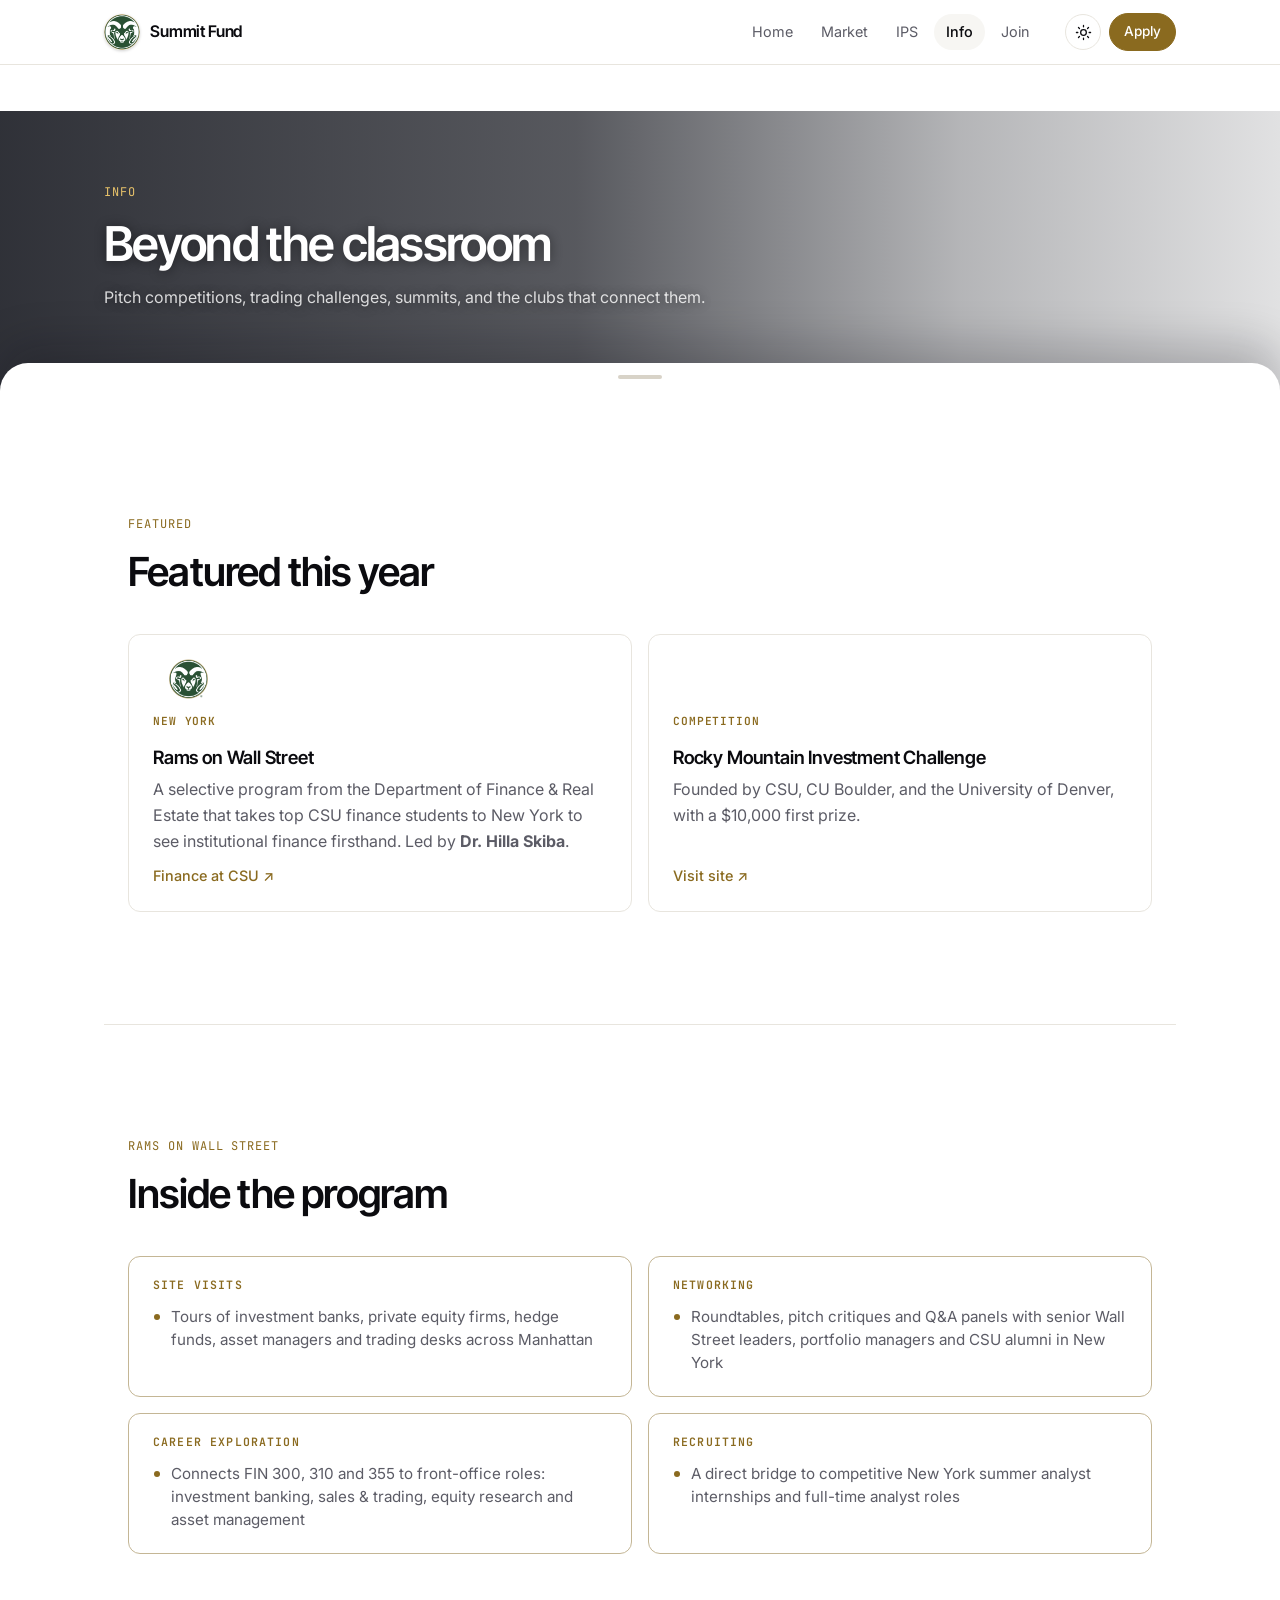
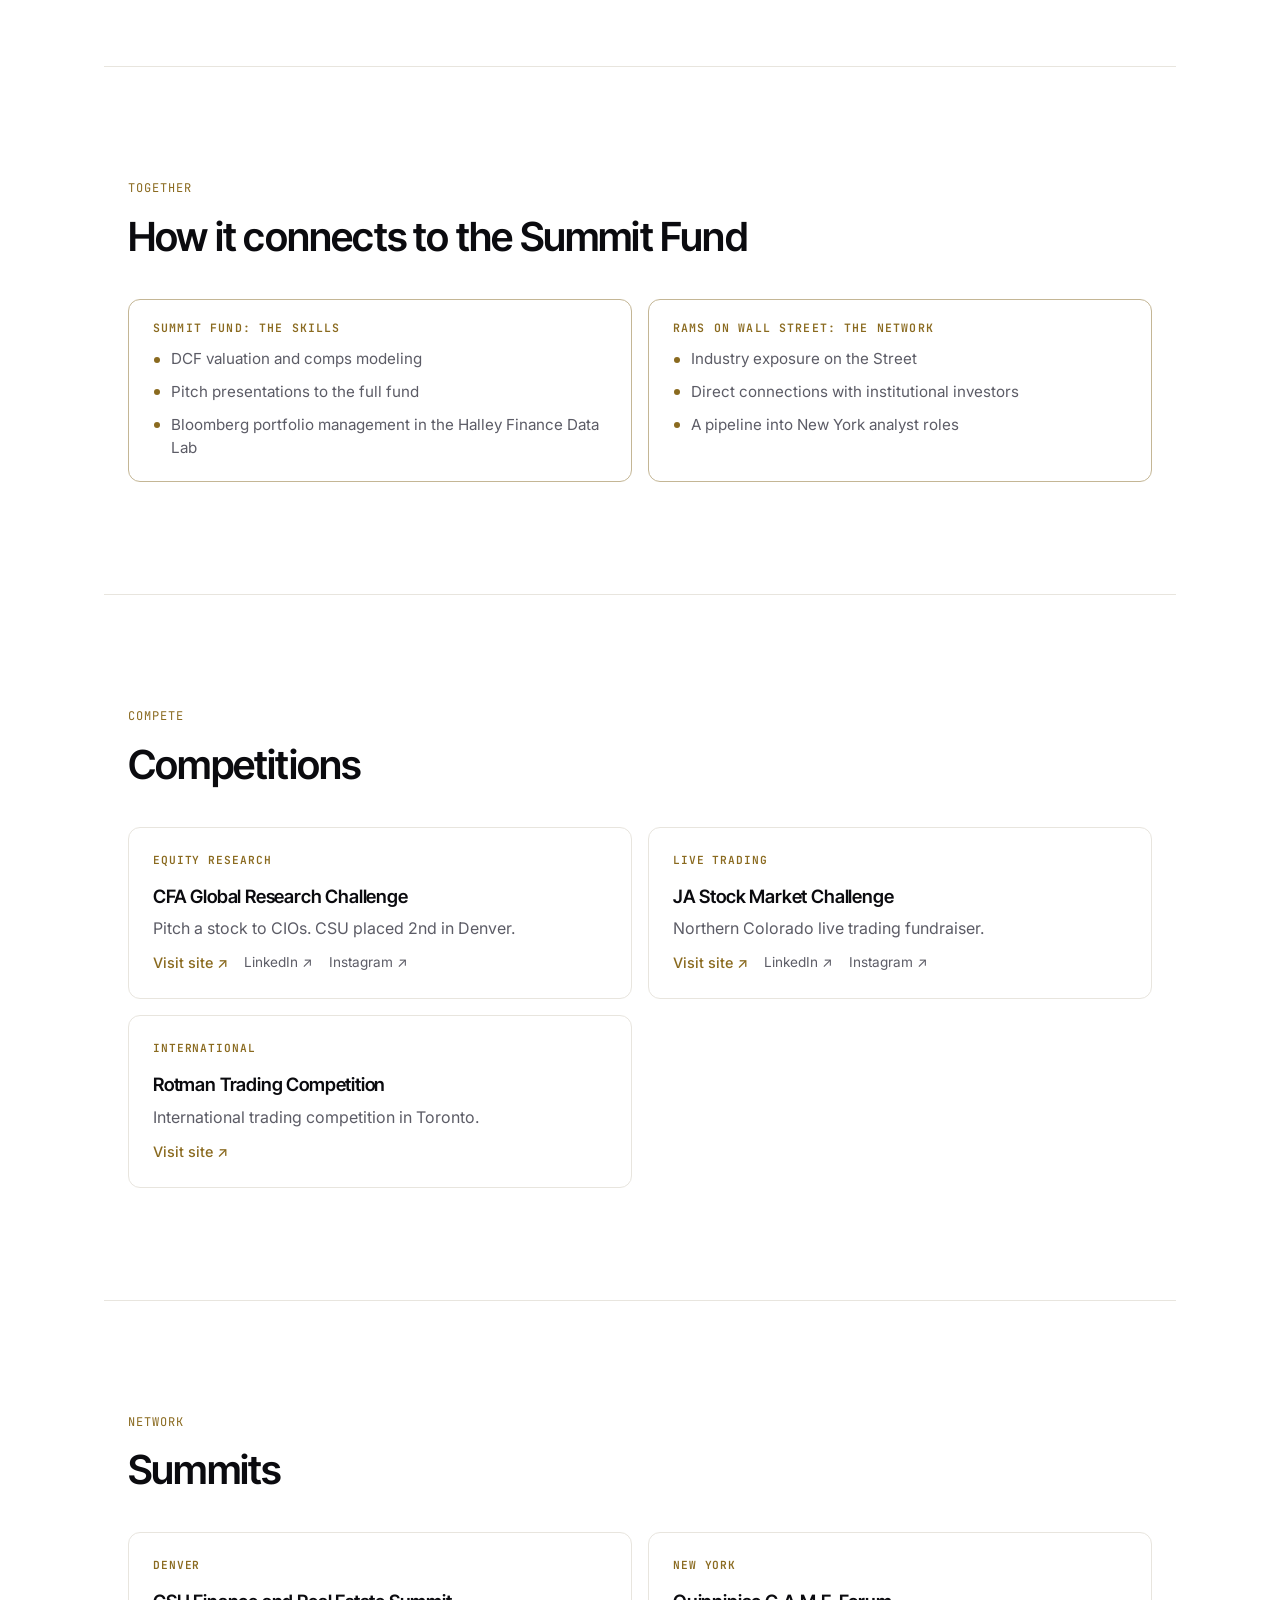
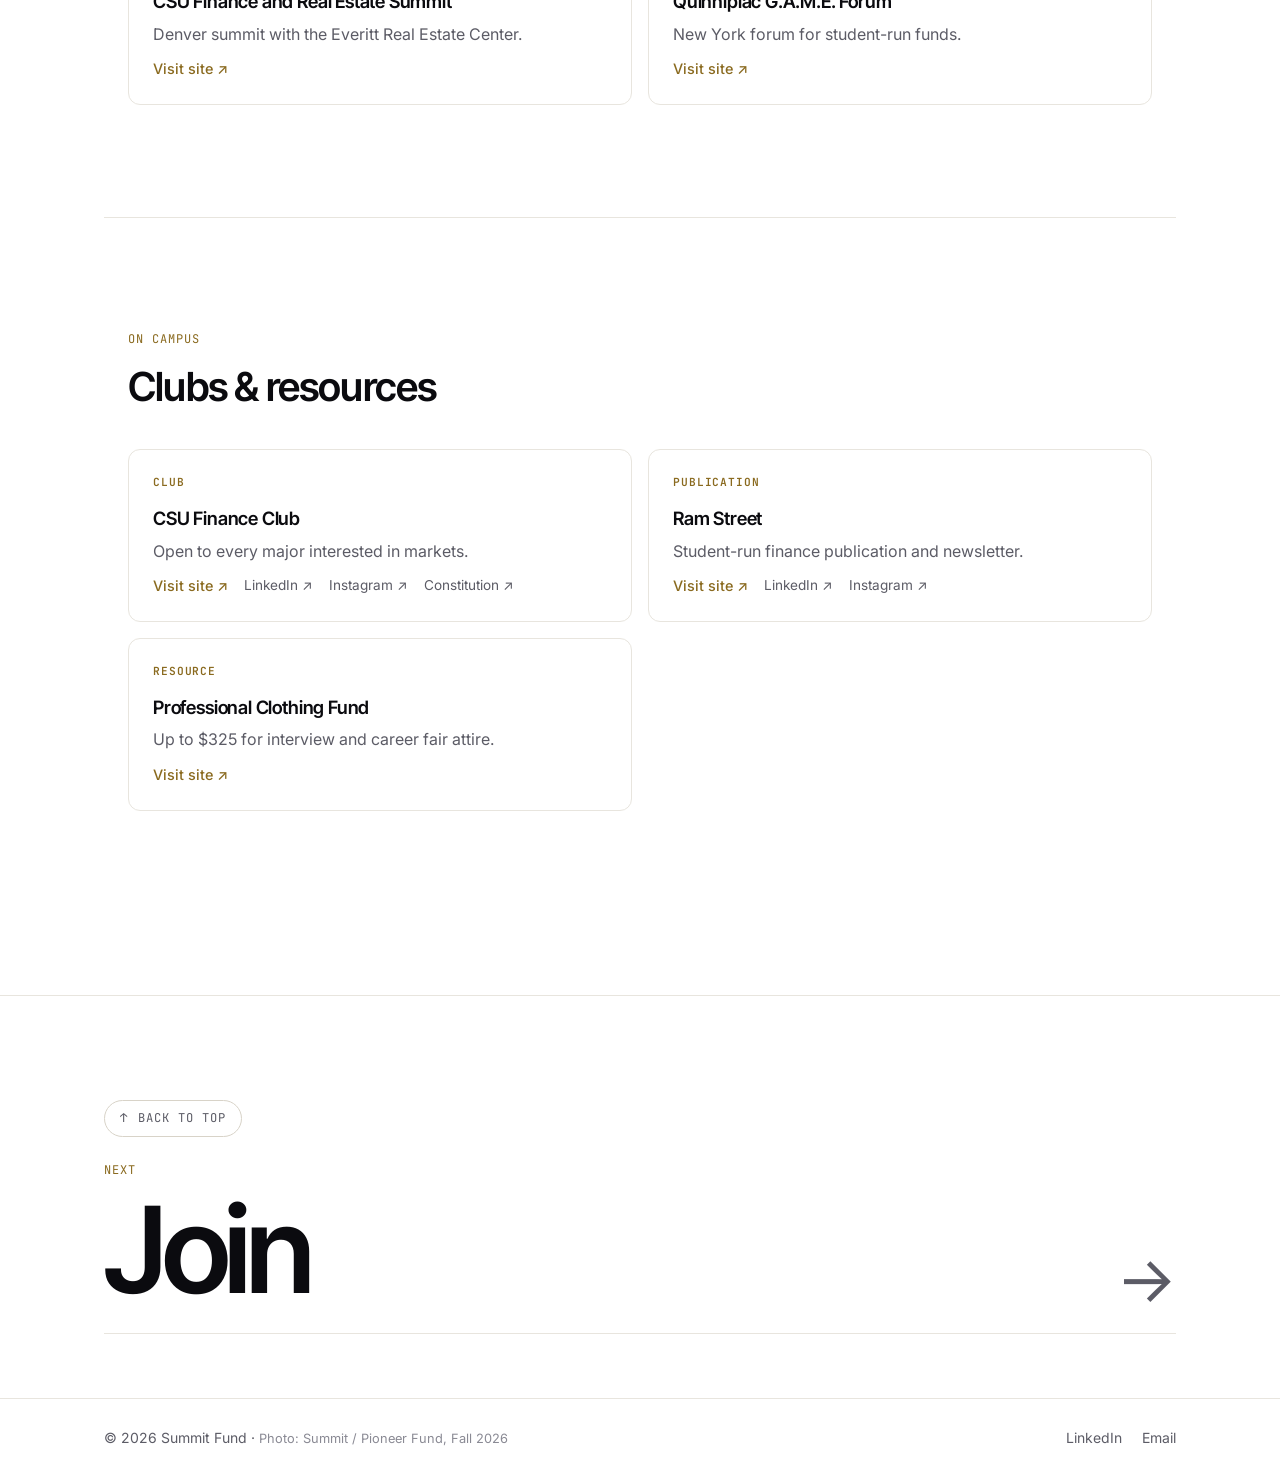
==== commit c478487a: "Rename nav: Home, Market, IPS, Info, Join Co-Authored-By: Claude Opus 5.5 <noreply@anthropic.com>" ====
--- a/competitions.html
+++ b/competitions.html
@@ -3,18 +3,18 @@
 <head>
   <meta charset="utf-8">
   <meta name="viewport" content="width=device-width, initial-scale=1">
-  <title>Competitions · Summit Fund</title>
+  <title>Info · Summit Fund</title>
   <meta name="description" content="Summit Fund: Colorado State University's student-run investment fund since 1999.">
   <link rel="preconnect" href="https://fonts.googleapis.com">
   <link rel="preconnect" href="https://fonts.gstatic.com" crossorigin>
-  <link rel="stylesheet" href="assets/css/base.css?v=mock17">
-  <link rel="stylesheet" href="assets/css/pages.css?v=mock17">
-  <link rel="stylesheet" href="assets/css/drawer.css?v=mock17">
-  <link rel="stylesheet" href="assets/css/sections.css?v=mock17">
-  <script src="assets/js/config.js?v=mock17"></script>
-  <script src="assets/js/site.js?v=mock17"></script>
+  <link rel="stylesheet" href="assets/css/base.css?v=mock18">
+  <link rel="stylesheet" href="assets/css/pages.css?v=mock18">
+  <link rel="stylesheet" href="assets/css/drawer.css?v=mock18">
+  <link rel="stylesheet" href="assets/css/sections.css?v=mock18">
+  <script src="assets/js/config.js?v=mock18"></script>
+  <script src="assets/js/site.js?v=mock18"></script>
   <!-- the words on every page live in content.js -->
-  <script src="assets/js/content.js?v=mock17"></script>
+  <script src="assets/js/content.js?v=mock18"></script>
 </head>
 <body>
   <header class="site-header" id="site-header"></header>
@@ -27,6 +27,6 @@
   </main>
 
   <footer class="site-footer" id="site-footer"></footer>
-  <script src="assets/js/sections.js?v=mock17" data-page="competitions"></script>
+  <script src="assets/js/sections.js?v=mock18" data-page="competitions"></script>
 </body>
 </html>
